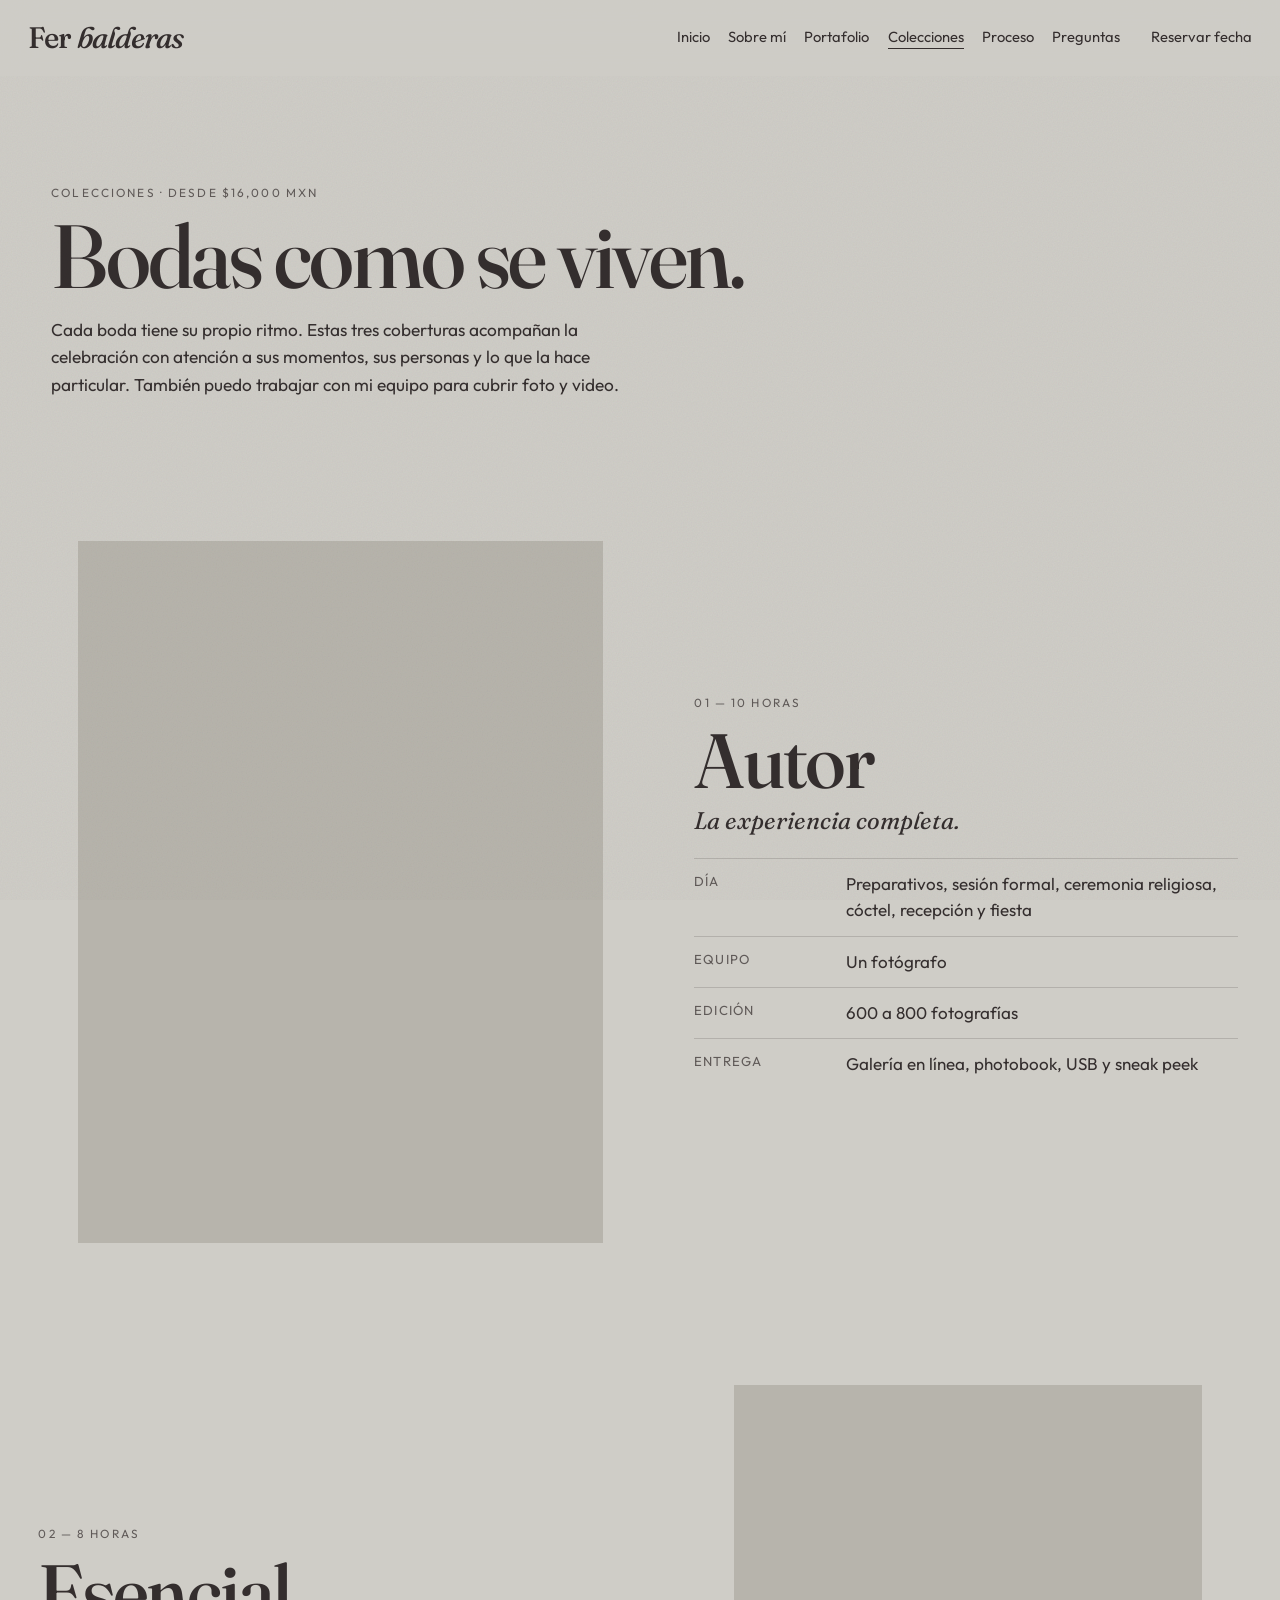
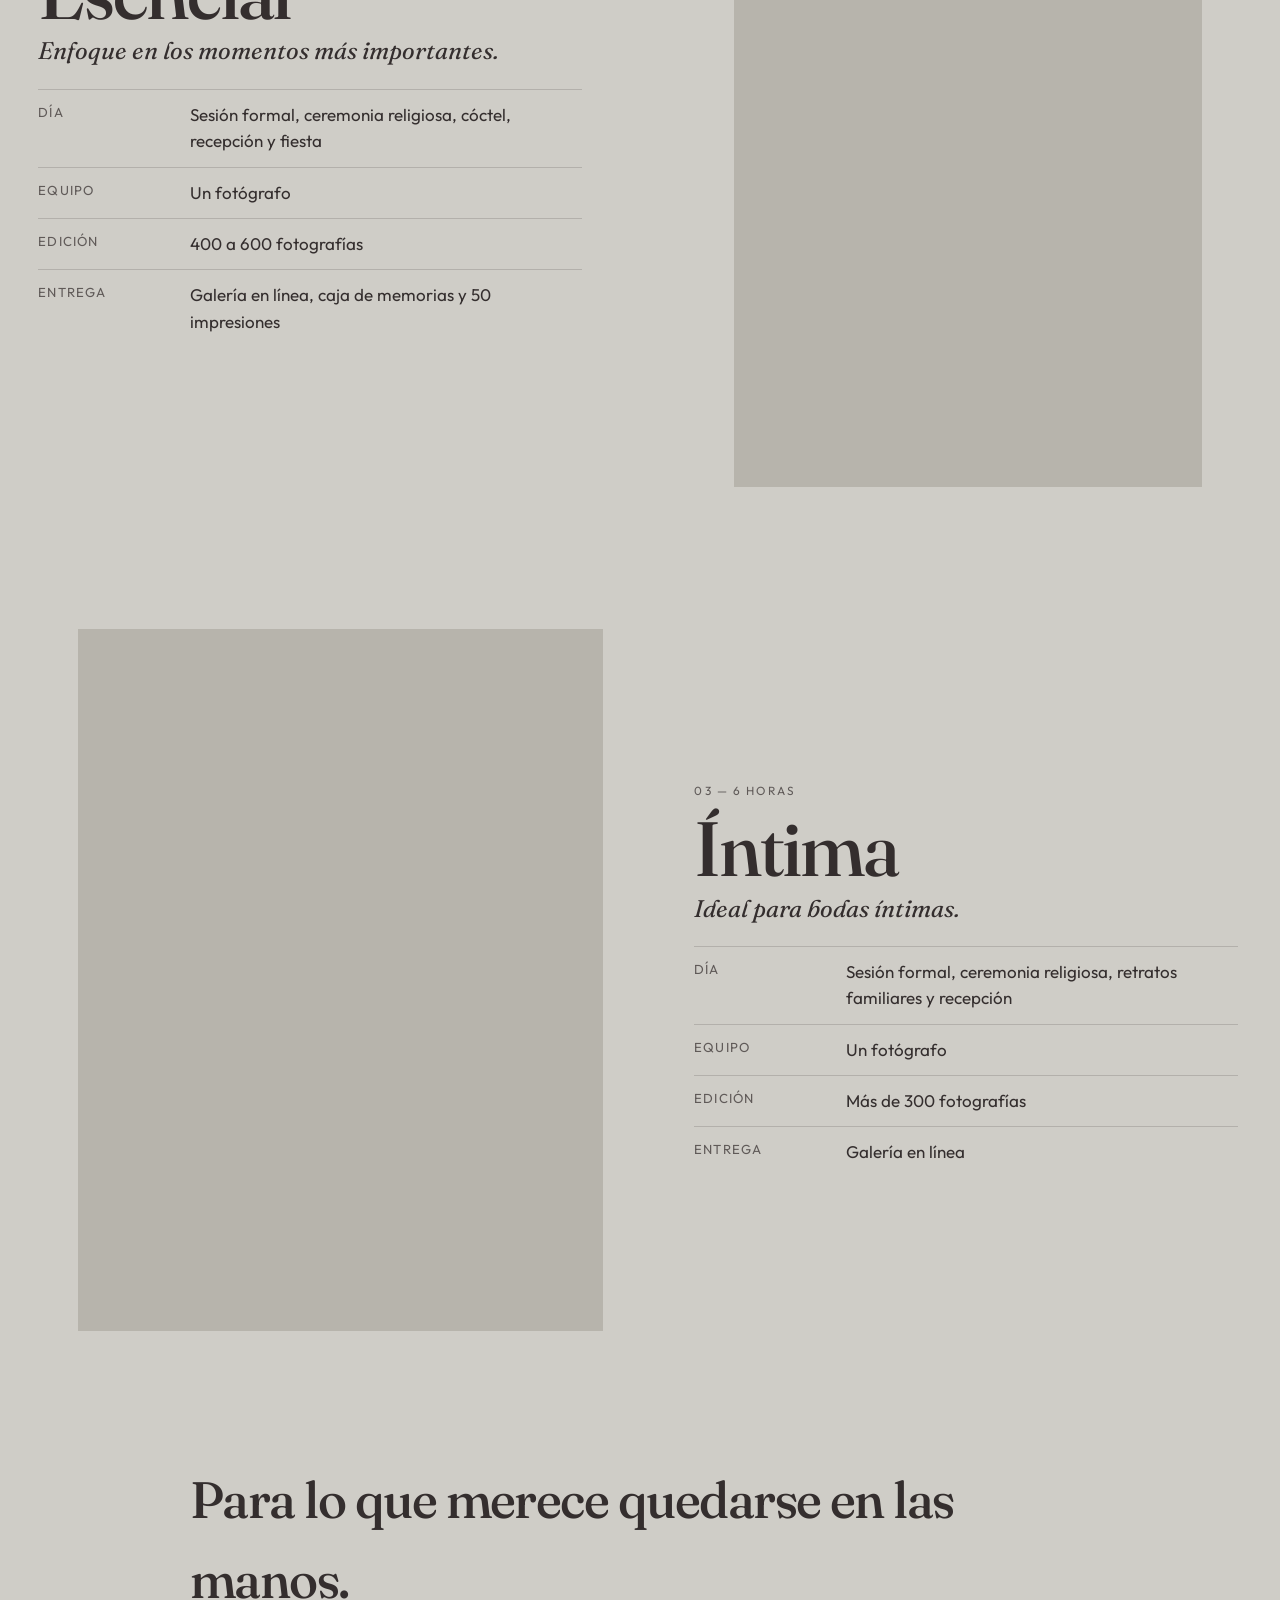
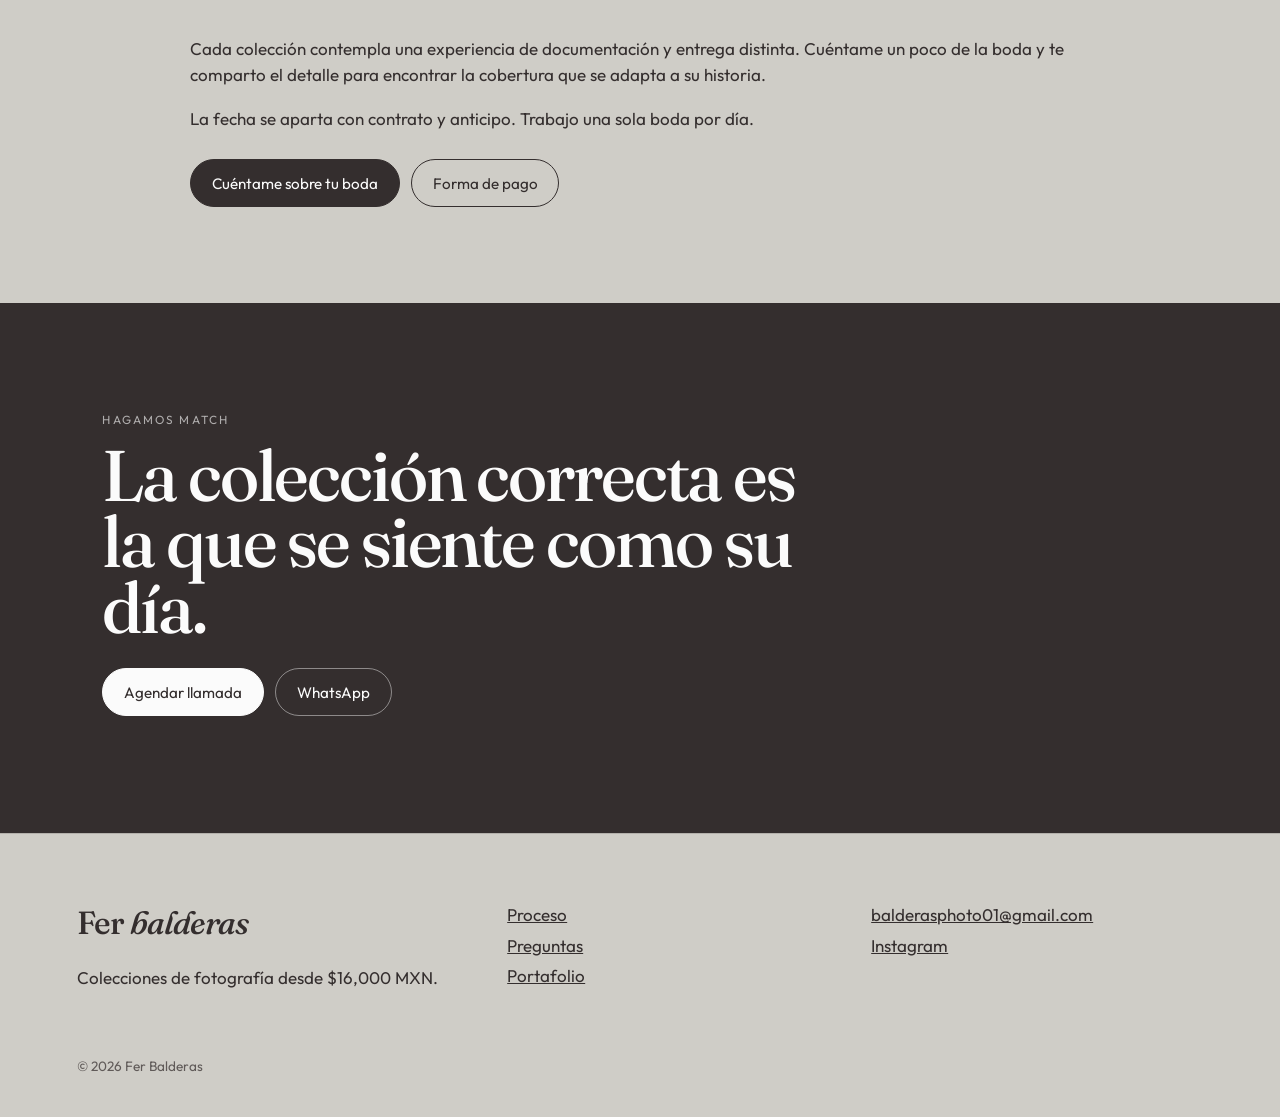
==== colecciones.html @ da8786b3 "Publica el sitio de Fer Balderas para que se pueda abrir con una liga. Co-authored-by: Cursor <curso" ====
<!DOCTYPE html>
<html lang="es">
<head>
  <meta charset="utf-8">
  <meta name="viewport" content="width=device-width, initial-scale=1">
  <title>Colecciones — Fer Balderas</title>
  <meta name="description" content="Colecciones de fotografía documental de bodas desde $16,000 MXN. Autor, Esencial e Íntima.">
  <meta name="theme-color" content="#CFCDC7">
  <link rel="icon" href="favicon.svg">
  <link rel="preconnect" href="https://fonts.googleapis.com">
  <link rel="preconnect" href="https://fonts.gstatic.com" crossorigin>
  <link href="https://fonts.googleapis.com/css2?family=Fraunces:ital,opsz,wght@0,9..144,500;0,9..144,600;1,9..144,500;1,9..144,600&family=Outfit:wght@300;400;500&display=swap" rel="stylesheet">
  <link rel="stylesheet" href="css/styles.css">
</head>
<body>
  <a class="skip" href="#contenido">Saltar al contenido</a>
  <header class="nav" data-nav>
    <a class="logo" href="index.html">Fer <em>balderas</em></a>
    <nav class="nav-links" aria-label="Principal">
      <a href="index.html">Inicio</a>
      <a href="sobre.html">Sobre mí</a>
      <a href="portafolio.html">Portafolio</a>
      <a href="colecciones.html" aria-current="page">Colecciones</a>
      <a href="proceso.html">Proceso</a>
      <a href="faq.html">Preguntas</a>
    </nav>
    <a class="nav-cta" href="index.html#contacto">Reservar fecha</a>
    <button class="nav-toggle" type="button" aria-expanded="false" aria-controls="menu" aria-label="Menú" data-menu-toggle><span></span></button>
  </header>
  <div class="nav-panel" id="menu" data-menu aria-hidden="true">
    <a href="index.html">Inicio</a>
    <a href="sobre.html">Sobre mí</a>
    <a href="portafolio.html">Portafolio</a>
    <a href="colecciones.html">Colecciones</a>
    <a href="proceso.html">Proceso</a>
    <a href="faq.html">Preguntas</a>
    <a href="index.html#contacto">Reservar fecha</a>
  </div>

  <main id="contenido">
    <header class="page-hero">
      <p class="eyebrow">Colecciones  ·  desde $16,000 MXN</p>
      <h1>Bodas como se viven.</h1>
      <p class="lede">Cada boda tiene su propio ritmo. Estas tres coberturas acompañan la celebración con atención a sus momentos, sus personas y lo que la hace particular. También puedo trabajar con mi equipo para cubrir foto y video.</p>
    </header>

    <div class="packages">
      <article class="package" id="autor">
        <figure class="package-visual" data-parallax>
          <img src="https://images.squarespace-cdn.com/content/v1/69cb055cd27dc749d0b2a028/054618be-fe13-4687-80b3-e4f0eead1397/_A746315106.jpg?format=1800w" alt="Cobertura amplia de una boda" referrerpolicy="no-referrer">
        </figure>
        <div>
          <p class="eyebrow">01 — 10 horas</p>
          <h2>Autor</h2>
          <p class="package-kicker">La experiencia completa.</p>
          <ul class="spec">
            <li><span>Día</span><span>Preparativos, sesión formal, ceremonia religiosa, cóctel, recepción y fiesta</span></li>
            <li><span>Equipo</span><span>Un fotógrafo</span></li>
            <li><span>Edición</span><span>600 a 800 fotografías</span></li>
            <li><span>Entrega</span><span>Galería en línea, photobook, USB y sneak peek</span></li>
          </ul>
        </div>
      </article>

      <article class="package" id="esencial">
        <figure class="package-visual" data-parallax>
          <img src="https://images.squarespace-cdn.com/content/v1/69cb055cd27dc749d0b2a028/c4738798-00b4-496a-9d15-58c4de588ded/_A749384.jpg?format=1800w" alt="Momentos centrales de una boda" referrerpolicy="no-referrer">
        </figure>
        <div>
          <p class="eyebrow">02 — 8 horas</p>
          <h2>Esencial</h2>
          <p class="package-kicker">Enfoque en los momentos más importantes.</p>
          <ul class="spec">
            <li><span>Día</span><span>Sesión formal, ceremonia religiosa, cóctel, recepción y fiesta</span></li>
            <li><span>Equipo</span><span>Un fotógrafo</span></li>
            <li><span>Edición</span><span>400 a 600 fotografías</span></li>
            <li><span>Entrega</span><span>Galería en línea, caja de memorias y 50 impresiones</span></li>
          </ul>
        </div>
      </article>

      <article class="package" id="intima">
        <figure class="package-visual" data-parallax>
          <img src="https://images.squarespace-cdn.com/content/v1/69cb055cd27dc749d0b2a028/46072476-47db-483e-b168-861e39fe54e8/_A749957.jpg?format=1800w" alt="Boda íntima documentada" referrerpolicy="no-referrer">
        </figure>
        <div>
          <p class="eyebrow">03 — 6 horas</p>
          <h2>Íntima</h2>
          <p class="package-kicker">Ideal para bodas íntimas.</p>
          <ul class="spec">
            <li><span>Día</span><span>Sesión formal, ceremonia religiosa, retratos familiares y recepción</span></li>
            <li><span>Equipo</span><span>Un fotógrafo</span></li>
            <li><span>Edición</span><span>Más de 300 fotografías</span></li>
            <li><span>Entrega</span><span>Galería en línea</span></li>
          </ul>
        </div>
      </article>
    </div>

    <section class="note">
      <h2>Para lo que merece quedarse en las manos.</h2>
      <p>Cada colección contempla una experiencia de documentación y entrega distinta. Cuéntame un poco de la boda y te comparto el detalle para encontrar la cobertura que se adapta a su historia.</p>
      <p>La fecha se aparta con contrato y anticipo. Trabajo una sola boda por día.</p>
      <div class="actions">
        <a class="btn" href="index.html#contacto">Cuéntame sobre tu boda</a>
        <a class="btn ghost" href="faq.html">Forma de pago</a>
      </div>
    </section>
  </main>

  <section class="closer">
    <p class="eyebrow">Hagamos match</p>
    <h2>La colección correcta es la que se siente como su día.</h2>
    <div class="actions">
      <a class="btn light" href="https://calendly.com/balderasphoto01/new-meeting-1" target="_blank" rel="noopener">Agendar llamada</a>
      <a class="btn light ghost" href="https://wa.me/524492116287" target="_blank" rel="noopener">WhatsApp</a>
    </div>
  </section>
  <footer class="footer">
    <div><strong>Fer <em>balderas</em></strong><p>Colecciones de fotografía desde $16,000 MXN.</p></div>
    <ul>
      <li><a href="proceso.html">Proceso</a></li>
      <li><a href="faq.html">Preguntas</a></li>
      <li><a href="portafolio.html">Portafolio</a></li>
    </ul>
    <ul>
      <li><a href="mailto:balderasphoto01@gmail.com">balderasphoto01@gmail.com</a></li>
      <li><a href="https://www.instagram.com/ferbalderasphoto" target="_blank" rel="noopener">Instagram</a></li>
    </ul>
    <p class="legal">© 2026 Fer Balderas</p>
  </footer>
  <script src="js/main.js"></script>
</body>
</html>
---- css/styles.css ----
:root {
  --paper: #cfcdc7;
  --lift: #e6e4de;
  --shade: #b7b4ac;
  --ink: #342e2e;
  --cream: #fbfbfb;
  --muted: rgba(52, 46, 46, 0.72);
  --line: rgba(52, 46, 46, 0.18);
  --serif: "Fraunces", "Iowan Old Style", Palatino, "Palatino Linotype", serif;
  --sans: "Outfit", "Avenir Next", "Segoe UI", sans-serif;
  --ease: cubic-bezier(0.22, 1, 0.36, 1);
  --nav: 76px;
  --scroll: 0;
}

* { box-sizing: border-box; }
html { scroll-behavior: smooth; }
body {
  margin: 0;
  background: var(--paper);
  color: var(--ink);
  font-family: var(--sans);
  font-weight: 400;
  font-size: 17px;
  line-height: 1.55;
  text-rendering: optimizeLegibility;
}
body.menu-open { overflow: hidden; }
img { display: block; max-width: 100%; }
button, input, textarea, select { font: inherit; color: inherit; }
button { cursor: pointer; }
::selection { background: var(--ink); color: var(--cream); }
:focus-visible { outline: 2px solid var(--ink); outline-offset: 3px; }

.skip {
  position: absolute;
  left: 1rem;
  top: -4rem;
  z-index: 90;
  background: var(--ink);
  color: var(--cream);
  padding: 0.6rem 0.9rem;
  text-decoration: none;
}
.skip:focus { top: 0.8rem; }

.progress {
  position: fixed;
  top: 0;
  left: 0;
  width: 100%;
  height: 2px;
  z-index: 70;
  background: var(--ink);
  transform: scaleX(var(--scroll));
  transform-origin: 0 50%;
  pointer-events: none;
}
.grain {
  position: fixed;
  inset: 0;
  width: 100%;
  height: 100%;
  z-index: 30;
  pointer-events: none;
  opacity: 0.09;
  mix-blend-mode: multiply;
}

.nav {
  position: sticky;
  top: 0;
  z-index: 50;
  display: flex;
  align-items: center;
  gap: 1.5rem;
  min-height: var(--nav);
  padding: 0.85rem 2.2vw;
  background: rgba(207, 205, 199, 0.9);
  backdrop-filter: blur(16px);
  border-bottom: 1px solid transparent;
}
.nav.is-scrolled { border-bottom-color: var(--line); }
.logo {
  font-family: var(--serif);
  font-size: 1.85rem;
  font-weight: 500;
  letter-spacing: -0.03em;
  text-decoration: none;
  color: var(--ink);
  line-height: 1;
}
.logo em { font-style: italic; font-weight: 500; }
.nav-links {
  display: flex;
  gap: 1.15rem;
  margin-left: auto;
  align-items: center;
}
.nav-links a, .nav-cta {
  text-decoration: none;
  color: var(--ink);
  font-size: 0.92rem;
  white-space: nowrap;
  background-image: linear-gradient(currentColor, currentColor);
  background-repeat: no-repeat;
  background-position: 0 100%;
  background-size: 0 1px;
  transition: background-size 0.45s var(--ease);
}
.nav-links a:hover,
.nav-links a[aria-current="page"],
.nav-cta:hover { background-size: 100% 1px; }
.nav-cta { margin-left: 0.4rem; }
.nav-toggle {
  display: none;
  width: 46px;
  height: 46px;
  margin-left: auto;
  border: 0;
  background: transparent;
  place-items: center;
  position: relative;
}
.nav-toggle span,
.nav-toggle span::before,
.nav-toggle span::after {
  display: block;
  width: 22px;
  height: 1px;
  background: var(--ink);
  position: relative;
  margin: 0 auto;
}
.nav-toggle span::before,
.nav-toggle span::after {
  content: "";
  position: absolute;
  left: 0;
}
.nav-toggle span::before { top: -7px; }
.nav-toggle span::after { top: 7px; }
.nav.is-open .nav-toggle span { background: transparent; }
.nav.is-open .nav-toggle span::before { top: 0; transform: rotate(45deg); }
.nav.is-open .nav-toggle span::after { top: 0; transform: rotate(-45deg); }

.nav-panel {
  position: fixed;
  inset: 0;
  z-index: 40;
  background: var(--paper);
  display: flex;
  flex-direction: column;
  justify-content: flex-end;
  gap: 0.15rem;
  padding: 7rem 8vw 12vh;
  transform: translateY(-102%);
  transition: transform 0.7s var(--ease);
}
.nav-panel.is-open { transform: translateY(0); }
.nav-panel a {
  font-family: var(--serif);
  font-weight: 500;
  font-size: clamp(2.7rem, 8vw, 4.6rem);
  line-height: 0.96;
  letter-spacing: -0.03em;
  text-decoration: none;
  width: fit-content;
}

.wrap { width: min(1480px, calc(100% - 8vw)); margin-inline: auto; }
.eyebrow {
  margin: 0 0 0.85rem;
  font-size: 0.74rem;
  letter-spacing: 0.18em;
  text-transform: uppercase;
  color: var(--muted);
}
h1, h2, h3 { font-family: var(--serif); font-weight: 500; letter-spacing: -0.03em; }
.lede {
  font-size: 1.08rem;
  line-height: 1.6;
  max-width: 36rem;
  color: var(--ink);
}

.hero {
  width: min(1560px, calc(100% - 5vw));
  margin: 0.4rem auto 0;
  display: grid;
  grid-template-columns: minmax(280px, 0.92fr) minmax(320px, 1.08fr);
  gap: clamp(1.5rem, 4vw, 5rem);
  align-items: end;
  min-height: calc(100vh - var(--nav) - 1rem);
  padding-bottom: 2.5rem;
}
.hero-frame {
  position: relative;
  height: min(84vh, 920px);
  overflow: hidden;
  background: var(--shade);
}
.js .hero-frame {
  clip-path: inset(8% 6%);
  animation: openFrame 1.45s var(--ease) 0.05s forwards;
}
.hero-frame img {
  width: 100%;
  height: 100%;
  object-fit: cover;
  transform: scale(1.1) translate3d(calc(var(--px, 0) * -16px), calc(var(--py, 0) * -16px), 0);
  transition: transform 0.8s var(--ease);
  animation: drift 24s ease-in-out infinite alternate;
}
.hero-copy { padding: 2vh 2vw 4vh 0; }
.hero h1 {
  margin: 0;
  font-size: clamp(3.4rem, 5.7vw, 6.7rem);
  line-height: 0.86;
  font-weight: 500;
}
.hero h1 em { font-style: italic; font-weight: 500; }
.hero .lede { margin: 1.4rem 0 0; max-width: 28rem; }
.where {
  margin: 2.2rem 0 0;
  font-family: var(--serif);
  font-style: italic;
  font-weight: 500;
  font-size: 1.28rem;
  letter-spacing: -0.02em;
}
.js .hero-copy > * {
  animation: rise 1.05s var(--ease) both;
}
.js .hero-copy > *:nth-child(1) { animation-delay: 0.18s; }
.js .hero-copy > *:nth-child(2) { animation-delay: 0.3s; }
.js .hero-copy > *:nth-child(3) { animation-delay: 0.42s; }
.js .hero-copy > *:nth-child(4) { animation-delay: 0.54s; }
.js .hero-copy > *:nth-child(5) { animation-delay: 0.66s; }

.actions { display: flex; flex-wrap: wrap; gap: 0.7rem; margin-top: 1.7rem; }
.btn {
  display: inline-flex;
  align-items: center;
  justify-content: center;
  min-height: 48px;
  padding: 0 1.3rem;
  border-radius: 999px;
  border: 1px solid var(--ink);
  background: var(--ink);
  color: var(--cream);
  text-decoration: none;
  font-size: 0.95rem;
  transition: transform 0.45s var(--ease), background 0.35s, color 0.35s;
}
.btn:hover { transform: translateY(-2px); }
.btn.ghost { background: transparent; color: var(--ink); }
.btn.ghost:hover { background: var(--ink); color: var(--cream); }
.btn.light { background: var(--cream); color: var(--ink); border-color: var(--cream); }
.btn.light.ghost { background: transparent; color: var(--cream); border-color: rgba(251, 251, 251, 0.45); }
.btn.light.ghost:hover { background: var(--cream); color: var(--ink); }

.reel-head, .section-head {
  width: min(1480px, calc(100% - 8vw));
  margin: 0 auto 0.9rem;
  display: flex;
  justify-content: space-between;
  gap: 1rem;
  align-items: baseline;
  font-size: 0.74rem;
  letter-spacing: 0.18em;
  text-transform: uppercase;
  color: var(--muted);
}
.section-head { margin-top: 7rem; }
.reel-head a, .section-head a { color: var(--ink); text-decoration: none; }
.reel { overflow: hidden; padding-bottom: 1rem; }
.reel-track { display: flex; width: max-content; animation: reel 95s linear infinite; }
.reel:hover .reel-track { animation-play-state: paused; }
.reel-group { display: flex; gap: 12px; padding-right: 12px; }
.reel a {
  display: block;
  height: 48vh;
  min-height: 280px;
  overflow: hidden;
  background: var(--shade);
  flex: none;
}
.reel a:nth-child(3n) { height: 38vh; align-self: center; }
.reel a:nth-child(3n + 1) { height: 54vh; }
.reel img {
  height: 100%;
  width: auto;
  max-width: none;
  transform: scale(1.06);
  transition: transform 1.1s var(--ease);
}
.reel a:hover img { transform: scale(1.12); }

.sequence { height: 250vh; position: relative; }
.sequence-pin {
  position: sticky;
  top: 0;
  height: 100vh;
  display: grid;
  grid-template-columns: minmax(260px, 0.78fr) minmax(300px, 1.22fr);
  gap: clamp(1.5rem, 4vw, 4.5rem);
  align-items: center;
  padding: 0 6vw;
}
.sequence-visual {
  height: min(78vh, 840px);
  position: relative;
  overflow: hidden;
  background: var(--shade);
}
.sequence-visual img {
  position: absolute;
  inset: 0;
  width: 100%;
  height: 100%;
  object-fit: cover;
  opacity: 0;
  transform: scale(1.06);
  transition: opacity 0.7s ease, transform 1.3s var(--ease);
}
.sequence-visual img.is-front { opacity: 1; transform: scale(1); }
.sequence-copy ol { list-style: none; margin: 0; padding: 0; }
.sequence-copy li {
  display: grid;
  grid-template-columns: 2.4rem 1fr;
  gap: 0.8rem;
  padding: 0.75rem 0;
  opacity: 0.32;
  transition: opacity 0.45s var(--ease);
}
.sequence-copy li.is-active { opacity: 1; }
.sequence-copy span {
  font-size: 0.75rem;
  letter-spacing: 0.14em;
  padding-top: 0.7rem;
}
.sequence-copy h2 {
  margin: 0;
  font-size: clamp(2.3rem, 4vw, 4.1rem);
  line-height: 0.92;
}
.sequence-copy p {
  margin: 0.45rem 0 0;
  max-width: 28rem;
  max-height: 0;
  overflow: hidden;
  opacity: 0;
  transition: max-height 0.5s var(--ease), opacity 0.45s;
}
.sequence-copy li.is-active p { max-height: 7rem; opacity: 1; }

.picks { padding-bottom: 2rem; }
.picks-grid {
  width: min(1480px, calc(100% - 8vw));
  margin: 0 auto;
  display: grid;
  grid-template-columns: 1.15fr 0.85fr 0.95fr;
  grid-template-rows: 34vh 40vh;
  gap: 12px;
}
.picks-grid a {
  display: block;
  overflow: hidden;
  background: var(--shade);
  min-height: 220px;
}
.picks-grid a:first-child { grid-row: 1 / span 2; }
.picks-grid img {
  width: 100%;
  height: 100%;
  object-fit: cover;
  transform: scale(1.08) translate3d(calc(var(--px, 0) * -12px), calc(var(--py, 0) * -12px), 0);
  animation: drift 30s ease-in-out infinite alternate;
  transition: transform 0.8s var(--ease);
}
.picks-grid a:nth-child(2) img { animation-duration: 36s; animation-direction: alternate-reverse; }
.picks-grid a:nth-child(4) img { animation-duration: 26s; }

.split {
  width: min(1480px, calc(100% - 8vw));
  margin: 8rem auto;
  display: grid;
  grid-template-columns: 0.9fr 1.1fr;
  gap: clamp(2rem, 6vw, 7rem);
  align-items: center;
}
.split-photo, .frame {
  overflow: hidden;
  background: var(--shade);
}
.split-photo { height: min(78vh, 820px); }
.split-photo img, .frame img {
  width: 100%;
  height: 100%;
  object-fit: cover;
  transform: scale(1.12);
}
.split h2 {
  margin: 0 0 0.4rem;
  font-size: clamp(3rem, 5vw, 5rem);
  line-height: 0.92;
}
.split p { max-width: 38rem; }
.link {
  display: inline-block;
  margin-top: 0.6rem;
  color: var(--ink);
  text-underline-offset: 0.28em;
}

.rates {
  width: min(1480px, calc(100% - 8vw));
  margin: 2rem auto 6rem;
  border-bottom: 1px solid var(--line);
}
.rates a {
  position: relative;
  display: grid;
  grid-template-columns: 0.8fr 1.3fr auto;
  gap: 1rem;
  align-items: baseline;
  padding: 1.7rem 0;
  border-top: 1px solid var(--line);
  text-decoration: none;
}
.rates-name {
  font-family: var(--serif);
  font-size: clamp(2.2rem, 4vw, 3.6rem);
  letter-spacing: -0.03em;
  line-height: 1;
}
.rates-meta { letter-spacing: 0.08em; text-transform: uppercase; font-size: 0.78rem; }
.rates img {
  position: absolute;
  left: 48%;
  top: 50%;
  width: 200px;
  height: 260px;
  object-fit: cover;
  opacity: 0;
  pointer-events: none;
  z-index: 2;
  transform: translate(-50%, -42%) rotate(-3deg);
  transition: opacity 0.35s, transform 0.6s var(--ease);
  box-shadow: 0 22px 50px rgba(52, 46, 46, 0.18);
}
.rates a:hover img, .rates a:focus-visible img {
  opacity: 1;
  transform: translate(-50%, -52%) rotate(-3deg);
}
.price-note {
  width: min(1480px, calc(100% - 8vw));
  margin: 7rem auto 0;
  font-family: var(--serif);
  font-size: clamp(1.8rem, 3vw, 2.6rem);
  line-height: 1.2;
  letter-spacing: -0.03em;
  max-width: 18em;
}

.quotes { width: min(1100px, calc(100% - 8vw)); margin: 2rem auto 7rem; }
.quotes article {
  display: grid;
  grid-template-columns: 9rem 1fr;
  gap: 1.5rem;
  padding: 2.2rem 0;
  border-top: 1px solid var(--line);
}
.quotes article:last-child { border-bottom: 1px solid var(--line); }
.quotes blockquote {
  margin: 0;
  font-family: var(--serif);
  font-style: italic;
  font-weight: 500;
  font-size: clamp(1.55rem, 2.4vw, 2.2rem);
  line-height: 1.24;
  letter-spacing: -0.02em;
}
.quotes cite {
  display: block;
  margin-top: 1rem;
  font-style: normal;
  font-family: var(--sans);
  font-size: 0.78rem;
  letter-spacing: 0.16em;
  text-transform: uppercase;
}

.contact {
  width: min(980px, calc(100% - 8vw));
  margin: 0 auto 8rem;
}
.contact h2 {
  margin: 0;
  font-size: clamp(3rem, 6vw, 5.4rem);
  line-height: 0.9;
}
.fields { display: grid; grid-template-columns: 1fr 1fr; gap: 0 2rem; margin-top: 2rem; }
.field { display: flex; flex-direction: column; padding-top: 0.85rem; }
.field.full { grid-column: 1 / -1; }
.field > span:first-child { font-size: 0.78rem; letter-spacing: 0.08em; text-transform: uppercase; color: var(--muted); }
.money { color: var(--ink); letter-spacing: 0; text-transform: none; font-size: 1rem; }
.field input, .field textarea {
  width: 100%;
  border: 0;
  border-bottom: 1px solid rgba(52, 46, 46, 0.35);
  background: transparent;
  border-radius: 0;
  padding: 0.75rem 0;
  outline: none;
}
.field textarea { min-height: 8rem; resize: vertical; }
.field input:focus, .field textarea:focus { border-bottom-color: var(--ink); }
.money { display: flex; align-items: center; gap: 0.35rem; border-bottom: 1px solid rgba(52, 46, 46, 0.35); }
.money input { border-bottom: 0; flex: 1; width: auto; min-width: 0; }
input[type="date"] { color-scheme: light; }
.form-foot {
  display: flex;
  justify-content: space-between;
  gap: 1rem;
  align-items: center;
  margin-top: 1.6rem;
}
.form-foot p, .fine { color: var(--muted); font-size: 0.92rem; max-width: 34rem; }
.form-status { min-height: 1.4rem; margin-top: 1rem; }
.form-status a { color: var(--ink); }

.closer {
  background: var(--ink);
  color: var(--cream);
  padding: 12vh 8vw 13vh;
}
.closer .eyebrow { color: rgba(251, 251, 251, 0.62); }
.closer h2 {
  margin: 0;
  max-width: 10em;
  font-size: clamp(2.8rem, 5.6vw, 5.3rem);
  line-height: 0.92;
}
.closer p { max-width: 32rem; color: rgba(251, 251, 251, 0.82); }
.closer :focus-visible { outline-color: var(--cream); }

.footer {
  display: grid;
  grid-template-columns: 1.2fr 1fr 1fr;
  gap: 2rem;
  padding: 4rem 6vw 2.5rem;
  border-top: 1px solid var(--line);
}
.footer em { font-style: italic; font-weight: 500; }
.footer strong {
  display: block;
  font-family: var(--serif);
  font-size: 2rem;
  font-weight: 500;
  letter-spacing: -0.03em;
}
.footer a { color: var(--ink); }
.footer ul { list-style: none; margin: 0; padding: 0; }
.footer li { margin: 0.25rem 0; }
.legal {
  grid-column: 1 / -1;
  margin: 1rem 0 0;
  color: var(--muted);
  font-size: 0.85rem;
}

.page-hero { width: min(1480px, calc(100% - 8vw)); margin: 0 auto; padding: 12vh 0 6vh; }
.page-hero h1 {
  margin: 0;
  max-width: 11em;
  font-size: clamp(3.3rem, 7vw, 6.5rem);
  line-height: 0.9;
}
.js .page-hero h1 { animation: rise 1.05s var(--ease) both; }
.page-hero .lede { margin-top: 1.2rem; }

.essay {
  width: min(1480px, calc(100% - 8vw));
  margin: 0 auto 6rem;
  display: grid;
  grid-template-columns: 0.8fr 1.2fr;
  gap: clamp(2rem, 5vw, 6rem);
}
.essay h2 { margin-top: 0; font-size: clamp(2.4rem, 4vw, 3.6rem); line-height: 1; }
.pull {
  font-family: var(--serif);
  font-style: italic;
  font-weight: 500;
  font-size: clamp(2rem, 3.5vw, 3rem);
  line-height: 1.15;
  letter-spacing: -0.03em;
  margin: 0;
}
.band {
  width: min(1480px, calc(100% - 8vw));
  margin: 0 auto 6rem;
  display: grid;
  grid-template-columns: 1.1fr 0.9fr;
  gap: 12px;
}
.band .frame { min-height: 68vh; }
.band .frame.short { min-height: 48vh; margin-top: 12vh; }

.cine { overflow: hidden; margin: 0 0 1.2rem; }
.cine-track { display: flex; gap: 12px; width: max-content; padding-left: 6vw; will-change: transform; }
.cine-track img { width: 42vw; height: 64vh; object-fit: cover; background: var(--shade); flex: none; }

.folio {
  width: min(1560px, calc(100% - 5vw));
  margin: 0 auto 6rem;
  columns: 3;
  column-gap: 12px;
}
.folio a {
  display: block;
  margin: 0 0 12px;
  break-inside: avoid;
  position: relative;
  overflow: hidden;
  background: var(--shade);
  cursor: zoom-in;
}
.folio img {
  width: 100%;
  height: auto;
  transform: scale(1.045) translate3d(calc(var(--px, 0) * -10px), calc(var(--py, 0) * -10px), 0);
  transition: transform 0.9s var(--ease);
}
.folio a:hover img { transform: scale(1.09) translate3d(calc(var(--px, 0) * -10px), calc(var(--py, 0) * -10px), 0); }
.folio a::after {
  content: "Ver";
  position: absolute;
  right: 0.7rem;
  bottom: 0.7rem;
  color: var(--cream);
  background: rgba(52, 46, 46, 0.5);
  border-radius: 999px;
  padding: 0.32rem 0.6rem;
  font-size: 0.7rem;
  letter-spacing: 0.14em;
  text-transform: uppercase;
  opacity: 0;
  transition: opacity 0.35s;
}
.folio a:hover::after, .folio a:focus-visible::after { opacity: 1; }

.package {
  width: min(1560px, calc(100% - 6vw));
  margin: 0 auto;
  min-height: 92vh;
  display: grid;
  grid-template-columns: 1.05fr 0.95fr;
  gap: clamp(1.5rem, 4vw, 5rem);
  align-items: center;
  padding: 6vh 0;
}
.packages .package:nth-child(even) .package-visual { order: 2; }
.package-visual { height: min(78vh, 860px); overflow: hidden; background: var(--shade); }
.package-visual img {
  width: 100%;
  height: 100%;
  object-fit: cover;
  transform: scale(1.08) translate3d(calc(var(--px, 0) * -14px), calc(var(--py, 0) * -14px), 0);
  animation: drift 26s ease-in-out infinite alternate;
}
.package h2 { margin: 0; font-size: clamp(3.4rem, 6vw, 5.8rem); line-height: 0.9; }
.package-kicker {
  font-family: var(--serif);
  font-style: italic;
  font-size: 1.5rem;
  margin: 0.4rem 0 1.2rem;
}
.spec { list-style: none; margin: 0; padding: 0; max-width: 34rem; }
.spec li {
  display: grid;
  grid-template-columns: 8.5rem 1fr;
  gap: 1rem;
  padding: 0.75rem 0;
  border-top: 1px solid var(--line);
}
.spec li span:first-child { color: var(--muted); font-size: 0.82rem; letter-spacing: 0.08em; text-transform: uppercase; }

.timeline {
  width: min(980px, calc(100% - 8vw));
  margin: 0 auto 7rem;
  list-style: none;
  padding: 0;
}
.timeline li {
  display: grid;
  grid-template-columns: 5.5rem 1fr;
  gap: 1rem;
  padding: 2rem 0;
  border-top: 1px solid var(--line);
}
.timeline li:last-child { border-bottom: 1px solid var(--line); }
.timeline span {
  font-family: var(--serif);
  font-size: clamp(2rem, 4vw, 3rem);
  line-height: 0.9;
}
.timeline h2 { margin: 0 0 0.45rem; font-size: clamp(2rem, 3vw, 2.8rem); line-height: 1; }
.timeline p { margin: 0; max-width: 38rem; }

.faq { width: min(900px, calc(100% - 8vw)); margin: 0 auto 5rem; }
.faq details { border-top: 1px solid var(--line); }
.faq details:last-child { border-bottom: 1px solid var(--line); }
.faq summary {
  list-style: none;
  cursor: pointer;
  display: flex;
  justify-content: space-between;
  gap: 1.5rem;
  align-items: baseline;
  padding: 1.25rem 0;
  font-family: var(--serif);
  font-size: clamp(1.5rem, 2.4vw, 2rem);
  letter-spacing: -0.02em;
  line-height: 1.15;
}
.faq summary::-webkit-details-marker { display: none; }
.faq summary::after {
  content: "+";
  font-family: var(--serif);
  font-size: 1.8rem;
  line-height: 1;
}
.faq details[open] summary::after { content: "–"; }
.faq details p { margin: 0 0 1.3rem; max-width: 40rem; }
.note {
  width: min(900px, calc(100% - 8vw));
  margin: 0 auto 6rem;
  padding-top: 1rem;
}
.note h2 { font-size: clamp(2.2rem, 4vw, 3.2rem); margin-bottom: 0.4rem; }

.lightbox {
  position: fixed;
  inset: 0;
  z-index: 300;
  background: rgba(28, 24, 24, 0.96);
  display: grid;
  place-items: center;
  opacity: 0;
  pointer-events: none;
  transition: opacity 0.35s ease;
}
.lightbox.is-open { opacity: 1; pointer-events: auto; }
.lightbox img { max-width: min(92vw, 1500px); max-height: 86vh; object-fit: contain; box-shadow: 0 20px 80px rgba(0, 0, 0, 0.28); }
.lightbox button {
  position: absolute;
  top: 1rem;
  border: 0;
  background: transparent;
  color: var(--cream);
  font-size: 0.95rem;
  letter-spacing: 0.12em;
  text-transform: uppercase;
}
.lightbox .close { right: 1.2rem; }
.lightbox .prev, .lightbox .next { top: 50%; transform: translateY(-50%); font-family: var(--serif); font-size: 2.4rem; letter-spacing: 0; text-transform: none; }
.lightbox .prev { left: 1rem; }
.lightbox .next { right: 1rem; }
.lightbox :focus-visible { outline-color: var(--cream); }

.js [data-reveal] {
  opacity: 0;
  transform: translateY(24px);
  animation: none;
  transition: opacity 0.9s var(--ease), transform 0.9s var(--ease);
  transition-delay: calc(var(--d, 0) * 90ms);
}
.js [data-reveal].is-in { opacity: 1; transform: none; }

@keyframes openFrame { to { clip-path: inset(0); } }
@keyframes rise {
  from { opacity: 0; transform: translateY(18px); }
  to { opacity: 1; transform: none; }
}
@keyframes drift {
  from { object-position: 48% 42%; }
  to { object-position: 54% 58%; }
}
@keyframes reel { to { transform: translate3d(-50%, 0, 0); } }

@media (max-width: 1080px) {
  .nav-links, .nav-cta { display: none; }
  .nav-toggle { display: grid; }
  .hero, .split, .essay, .band, .package, .quotes article, .footer, .fields {
    grid-template-columns: 1fr;
  }
  .hero { min-height: 0; align-items: start; padding-top: 1rem; }
  .hero-frame { height: 54vh; }
  .sequence { height: auto; }
  .sequence-pin {
    position: relative;
    height: auto;
    display: block;
    padding: 4.5rem 6vw 3rem;
  }
  .sequence-visual { position: sticky; top: 68px; height: 52vh; z-index: 1; }
  .sequence-copy { position: relative; z-index: 2; background: var(--paper); padding-top: 1.2rem; }
  .sequence-copy li, .sequence-copy li p { opacity: 1; max-height: none; }
  .picks-grid { grid-template-columns: 1fr 1fr; grid-template-rows: 42vw 42vw 70vw; }
  .picks-grid a:first-child { grid-row: auto; grid-column: 1 / -1; min-height: 70vw; }
  .rates a { grid-template-columns: 1fr auto; }
  .rates-note { grid-column: 1 / -1; }
  .rates img { display: none; }
  .packages .package:nth-child(even) .package-visual { order: 0; }
  .package-visual, .split-photo, .band .frame, .band .frame.short { height: 68vw; min-height: 0; margin-top: 0; }
  .folio { columns: 2; }
  .cine-track img { width: 72vw; height: 52vh; }
  .timeline li { grid-template-columns: 3.2rem 1fr; }
  .quotes article { grid-template-columns: 1fr; gap: 0.4rem; }
  .form-foot { flex-direction: column; align-items: flex-start; }
}
@media (max-width: 640px) {
  body { font-size: 16px; }
  .folio { columns: 1; }
  .picks-grid { grid-template-columns: 1fr; grid-template-rows: none; }
  .picks-grid a, .picks-grid a:first-child { min-height: 78vw; }
  .reel a, .reel a:nth-child(3n), .reel a:nth-child(3n+1) { height: 42vh; min-height: 220px; }
  .spec li { grid-template-columns: 1fr; gap: 0.2rem; }
  .footer { padding-inline: 6vw; }
}

@media (prefers-reduced-motion: reduce) {
  html { scroll-behavior: auto; }
  *, *::before, *::after {
    animation: none !important;
    transition: none !important;
  }
  .js [data-reveal], .js .hero-copy > *, .js .page-hero h1, .js .hero-frame {
    opacity: 1;
    transform: none;
    clip-path: none;
  }
  .reel { overflow-x: auto; }
  .sequence-visual img.is-front { opacity: 1; }
}
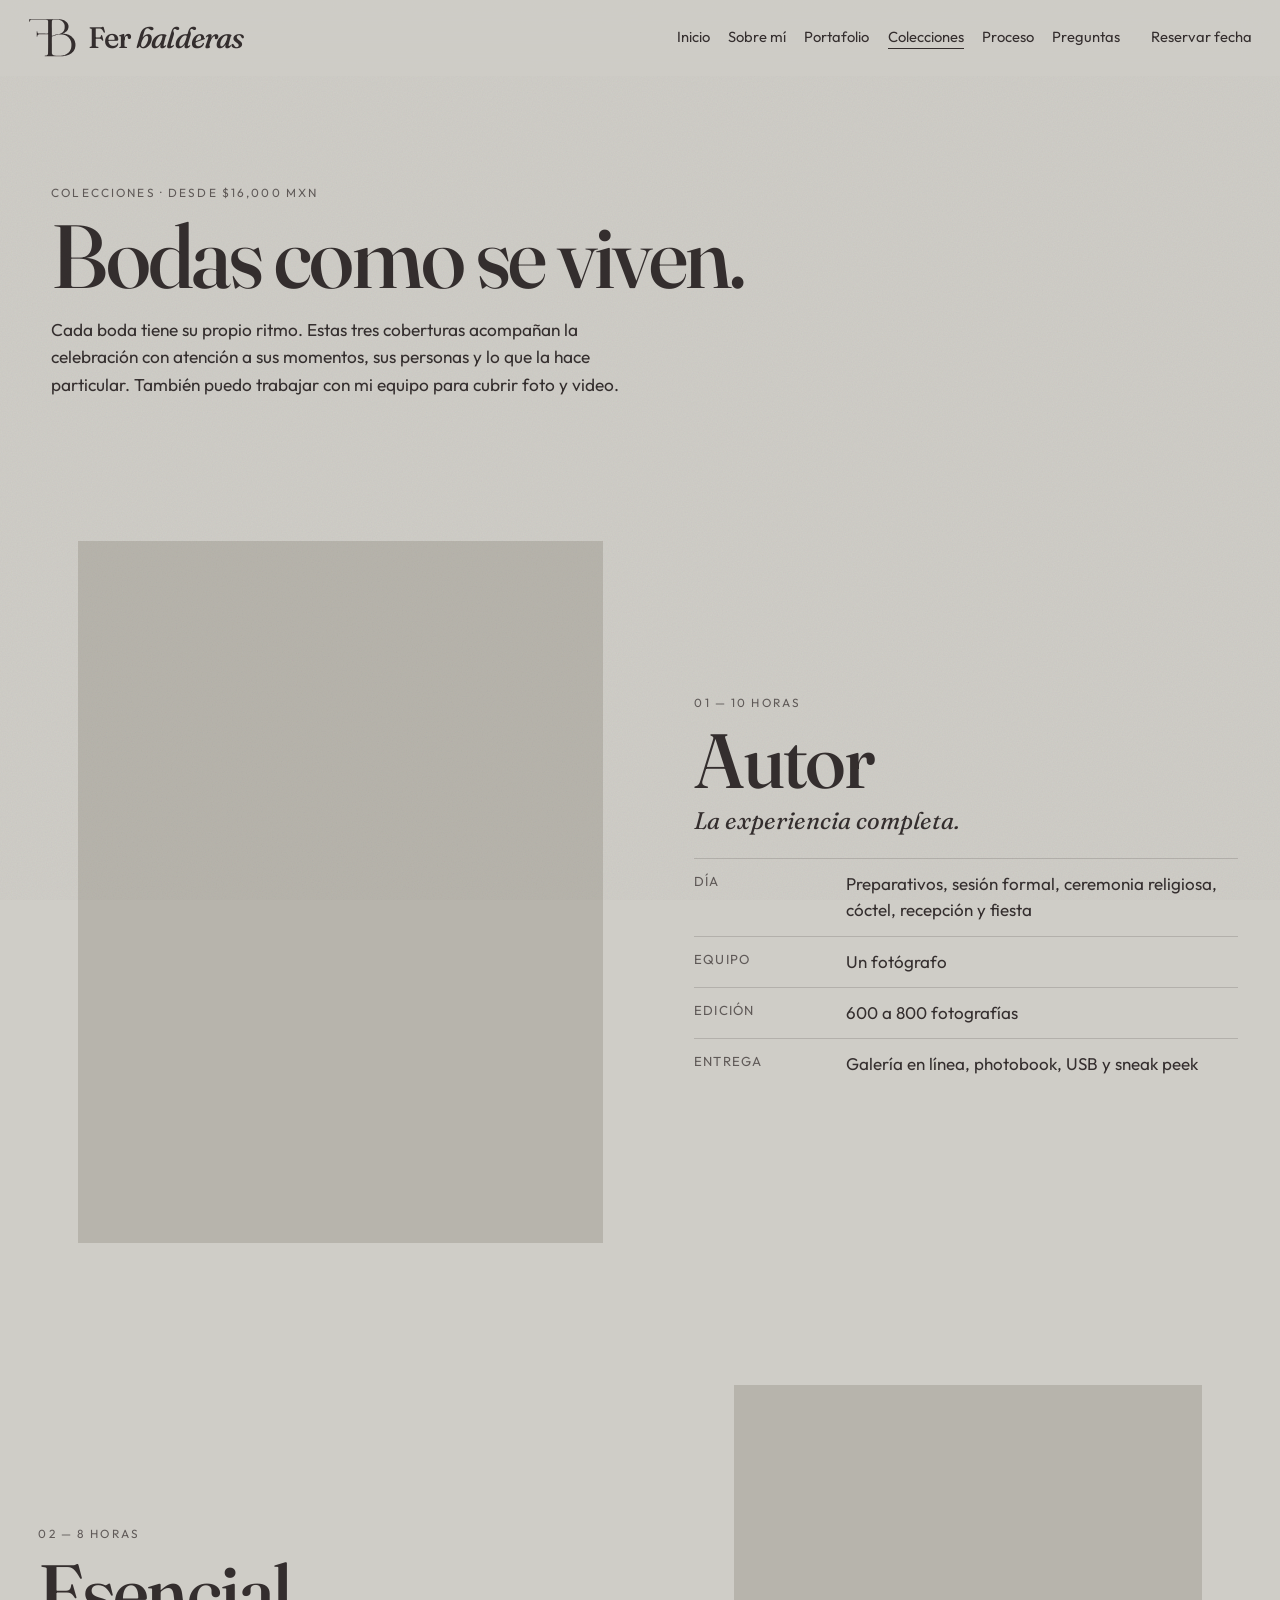
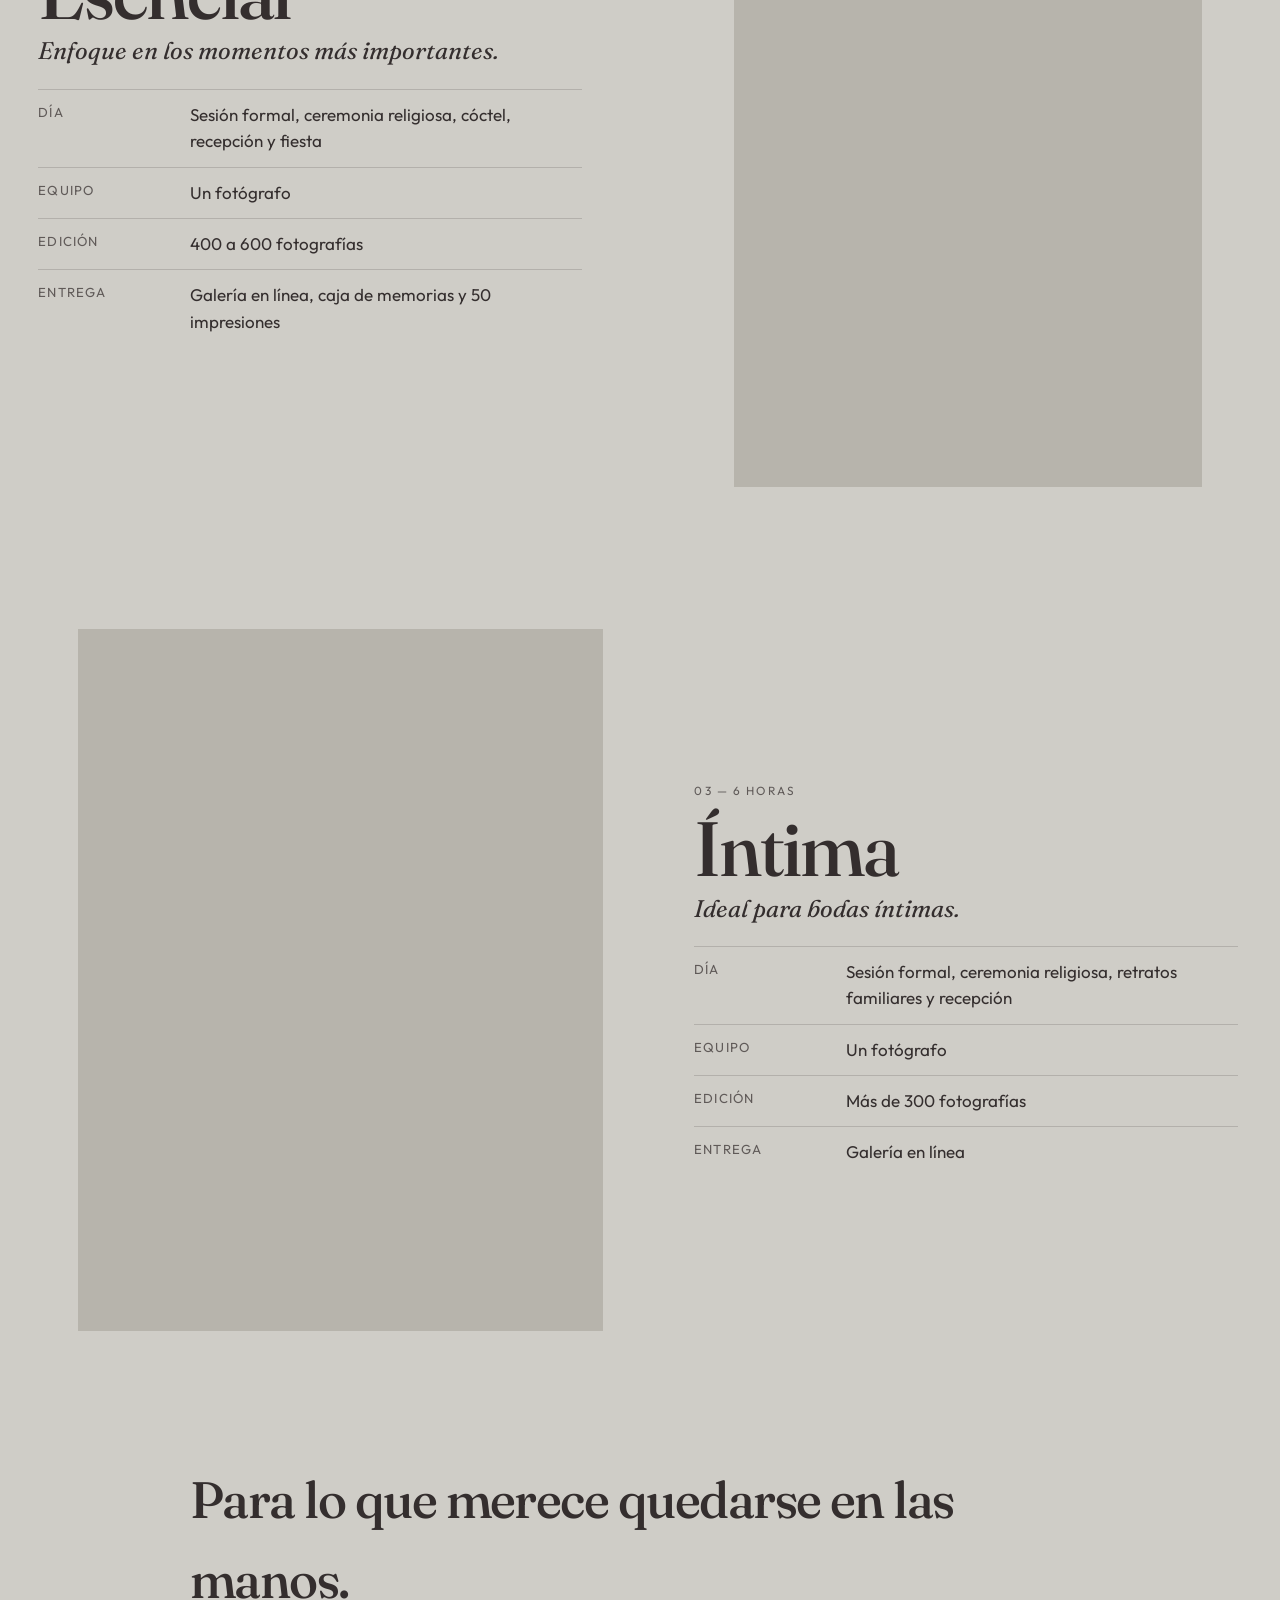
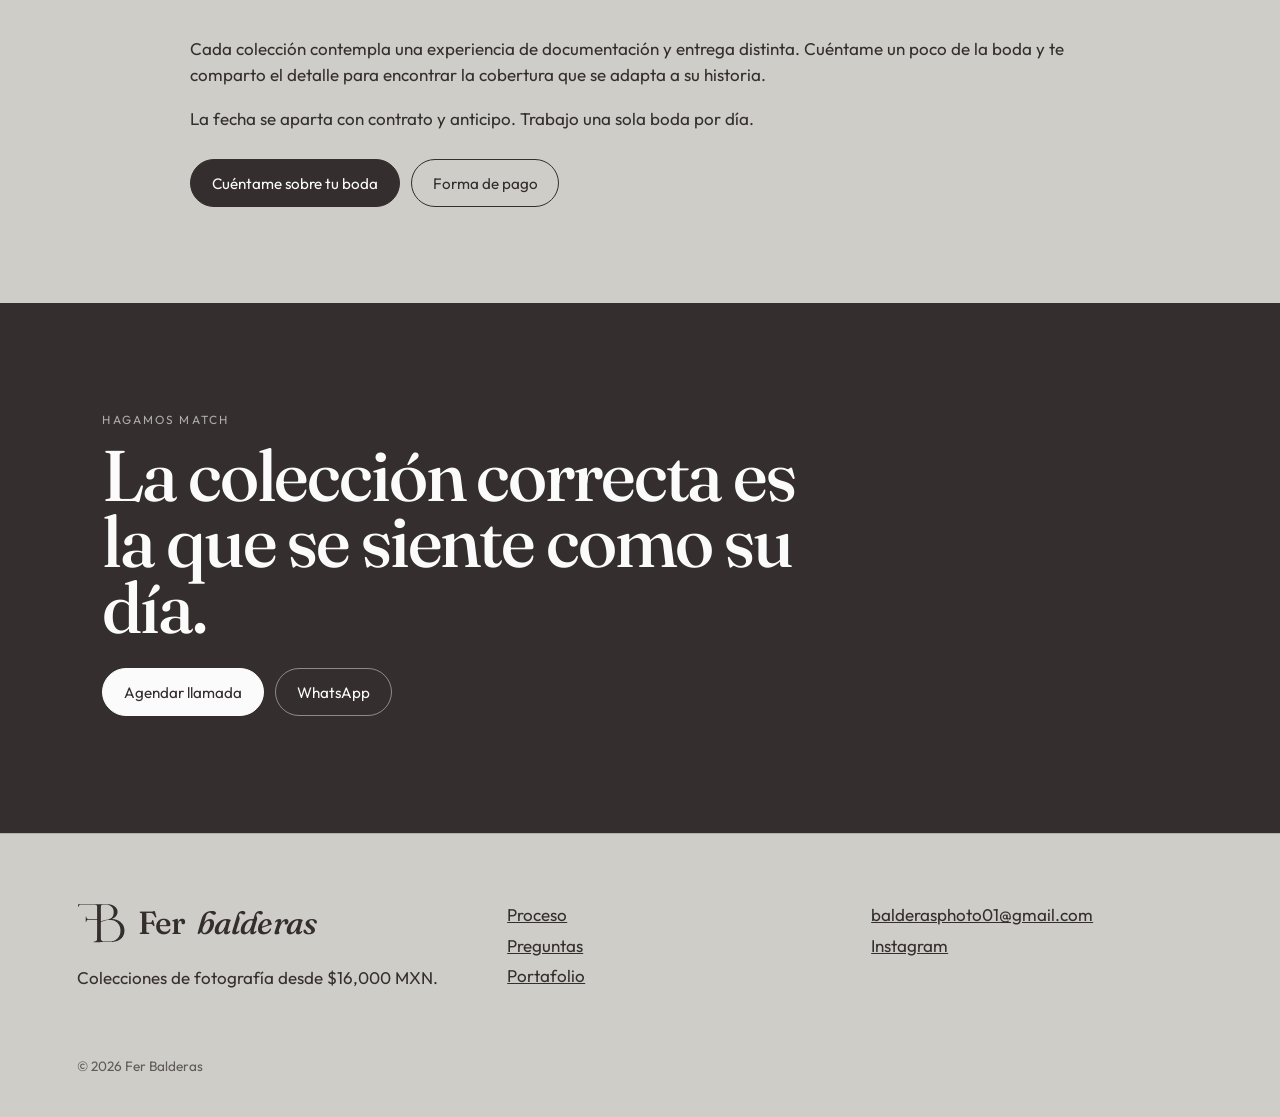
==== commit b2a5ba8f: "Agrega el monograma FB sobre el color de la pagina. Co-authored-by: Cursor <cursoragent@cursor.com>" ====
--- a/colecciones.html
+++ b/colecciones.html
@@ -15,7 +15,7 @@
 <body>
   <a class="skip" href="#contenido">Saltar al contenido</a>
   <header class="nav" data-nav>
-    <a class="logo" href="index.html">Fer <em>balderas</em></a>
+    <a class="logo" href="index.html"><img src="logo.svg" alt=""><span>Fer <em>balderas</em></span></a>
     <nav class="nav-links" aria-label="Principal">
       <a href="index.html">Inicio</a>
       <a href="sobre.html">Sobre mí</a>
@@ -117,7 +117,7 @@
     </div>
   </section>
   <footer class="footer">
-    <div><strong>Fer <em>balderas</em></strong><p>Colecciones de fotografía desde $16,000 MXN.</p></div>
+    <div><strong><img src="logo.svg" alt="">Fer <em>balderas</em></strong><p>Colecciones de fotografía desde $16,000 MXN.</p></div>
     <ul>
       <li><a href="proceso.html">Proceso</a></li>
       <li><a href="faq.html">Preguntas</a></li>
--- a/css/styles.css
+++ b/css/styles.css
@@ -82,6 +82,9 @@
 }
 .nav.is-scrolled { border-bottom-color: var(--line); }
 .logo {
+  display: inline-flex;
+  align-items: center;
+  gap: 0.7rem;
   font-family: var(--serif);
   font-size: 1.85rem;
   font-weight: 500;
@@ -90,6 +93,7 @@
   color: var(--ink);
   line-height: 1;
 }
+.logo img { height: 2.55rem; width: auto; }
 .logo em { font-style: italic; font-weight: 500; }
 .nav-links {
   display: flex;
@@ -555,12 +559,15 @@
 }
 .footer em { font-style: italic; font-weight: 500; }
 .footer strong {
-  display: block;
+  display: flex;
+  align-items: center;
+  gap: 0.75rem;
   font-family: var(--serif);
   font-size: 2rem;
   font-weight: 500;
   letter-spacing: -0.03em;
 }
+.footer strong img { height: 2.6rem; width: auto; }
 .footer a { color: var(--ink); }
 .footer ul { list-style: none; margin: 0; padding: 0; }
 .footer li { margin: 0.25rem 0; }
@@ -570,6 +577,94 @@
   color: var(--muted);
   font-size: 0.85rem;
 }
+
+.portrait {
+  width: min(1560px, calc(100% - 5vw));
+  margin: 0.6rem auto 5.5rem;
+  display: grid;
+  grid-template-columns: minmax(280px, 0.82fr) minmax(300px, 1.08fr);
+  gap: clamp(1.6rem, 4vw, 5.5rem);
+  align-items: end;
+  min-height: calc(100vh - var(--nav) - 1.2rem);
+}
+.portrait-stage { position: relative; height: min(88vh, 960px); }
+.portrait-stage::before {
+  content: "";
+  position: absolute;
+  z-index: 0;
+  inset: 22px -16px -16px 22px;
+  border: 1px solid rgba(52, 46, 46, 0.38);
+}
+.portrait-frame {
+  position: relative;
+  z-index: 1;
+  height: 100%;
+  overflow: hidden;
+  background: #8d8a84;
+}
+.portrait-frame img {
+  width: 100%;
+  height: 100%;
+  object-fit: cover;
+  object-position: 50% 22%;
+  transform: scale(1.08) translate3d(calc(var(--px, 0) * -14px), calc(var(--py, 0) * -14px), 0);
+  transition: transform 0.8s var(--ease);
+  animation: drift 28s ease-in-out infinite alternate;
+}
+.js .portrait-frame {
+  clip-path: inset(7% 5% 7% 5%);
+  animation: openFrame 1.35s var(--ease) 0.08s forwards;
+}
+.portrait-mark {
+  position: absolute;
+  left: 0.9rem;
+  bottom: 0.9rem;
+  z-index: 2;
+  margin: 0;
+  color: var(--cream);
+  background: rgba(52, 46, 46, 0.42);
+  backdrop-filter: blur(10px);
+  padding: 0.55rem 0.8rem 0.45rem;
+}
+.portrait-mark span {
+  display: block;
+  font-size: 0.68rem;
+  letter-spacing: 0.18em;
+  text-transform: uppercase;
+}
+.portrait-mark strong {
+  display: block;
+  margin-top: 0.1rem;
+  font-family: var(--serif);
+  font-weight: 500;
+  font-size: 1.85rem;
+  letter-spacing: -0.03em;
+  line-height: 1;
+}
+.portrait-mark em { font-style: italic; font-weight: 500; }
+.portrait-copy { padding: 0 1vw 6vh 0; }
+.portrait-copy h1 {
+  margin: 0;
+  font-size: clamp(3.6rem, 6.2vw, 6.6rem);
+  line-height: 0.88;
+}
+.portrait-copy .lede {
+  margin: 1rem 0 1.1rem;
+  max-width: 16em;
+  font-family: var(--serif);
+  font-style: italic;
+  font-weight: 500;
+  font-size: clamp(1.55rem, 2.3vw, 2.15rem);
+  line-height: 1.15;
+  letter-spacing: -0.02em;
+}
+.portrait-copy p { max-width: 36rem; }
+.js .portrait-copy > * { animation: rise 1.05s var(--ease) both; }
+.js .portrait-copy > *:nth-child(1) { animation-delay: 0.2s; }
+.js .portrait-copy > *:nth-child(2) { animation-delay: 0.32s; }
+.js .portrait-copy > *:nth-child(3) { animation-delay: 0.44s; }
+.js .portrait-copy > *:nth-child(4) { animation-delay: 0.56s; }
+.js .portrait-copy > *:nth-child(5) { animation-delay: 0.68s; }
 
 .page-hero { width: min(1480px, calc(100% - 8vw)); margin: 0 auto; padding: 12vh 0 6vh; }
 .page-hero h1 {
@@ -793,9 +888,13 @@
 @media (max-width: 1080px) {
   .nav-links, .nav-cta { display: none; }
   .nav-toggle { display: grid; }
-  .hero, .split, .essay, .band, .package, .quotes article, .footer, .fields {
+  .hero, .split, .essay, .band, .package, .quotes article, .footer, .fields, .portrait {
     grid-template-columns: 1fr;
   }
+  .portrait { min-height: 0; align-items: start; }
+  .portrait-stage { height: min(82vh, 760px); }
+  .portrait-stage::before { inset: 12px -8px -8px 12px; }
+  .portrait-copy { padding-bottom: 0; }
   .hero { min-height: 0; align-items: start; padding-top: 1rem; }
   .hero-frame { height: 54vh; }
   .sequence { height: auto; }
@@ -837,7 +936,7 @@
     animation: none !important;
     transition: none !important;
   }
-  .js [data-reveal], .js .hero-copy > *, .js .page-hero h1, .js .hero-frame {
+  .js [data-reveal], .js .hero-copy > *, .js .page-hero h1, .js .hero-frame, .js .portrait-frame, .js .portrait-copy > * {
     opacity: 1;
     transform: none;
     clip-path: none;
